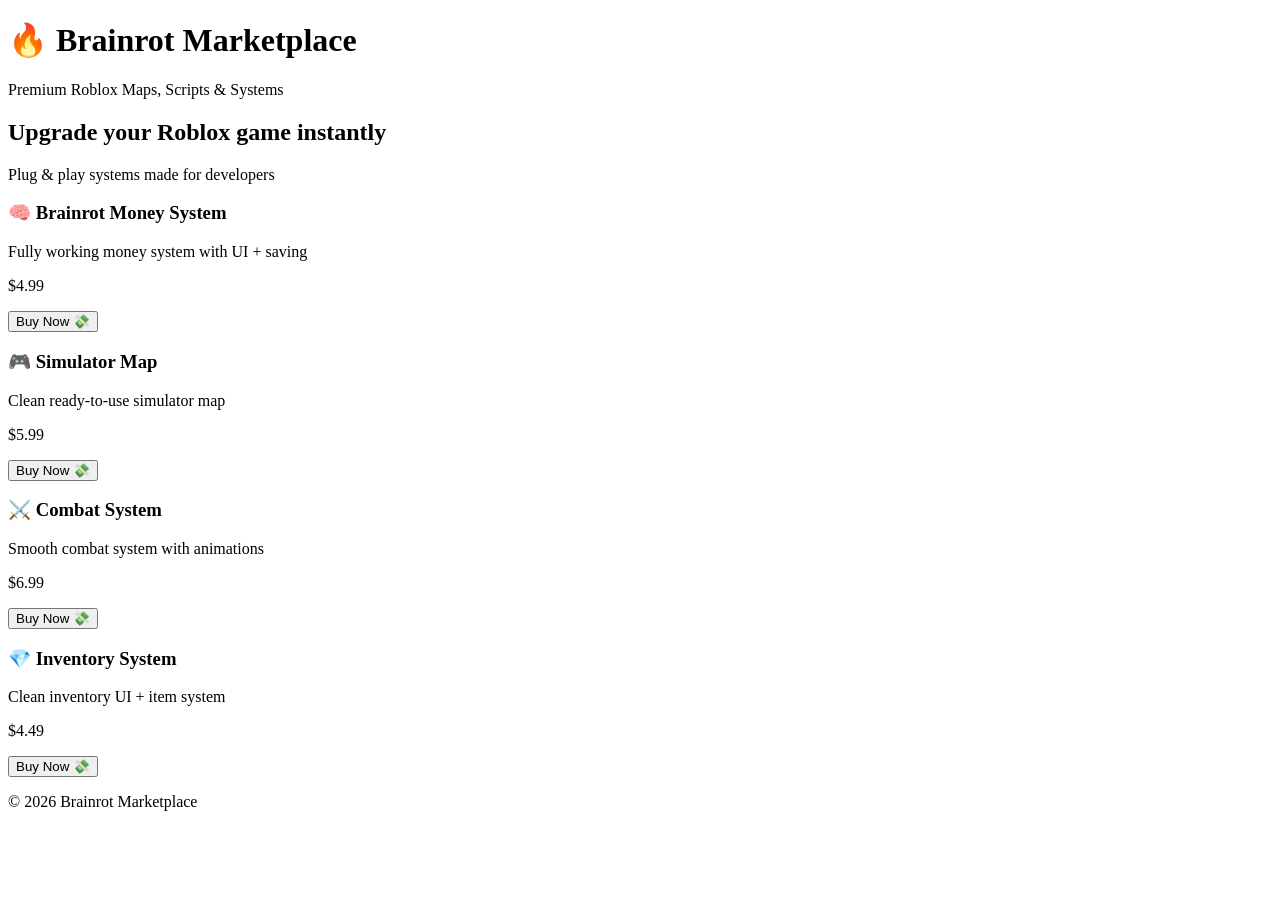
==== index.html @ 672ee017 "Create index.html" ====
<!DOCTYPE html>
<html lang="en">
<head>
  <meta charset="UTF-8" />
  <meta name="viewport" content="width=device-width, initial-scale=1.0" />
  <title>Brainrot Marketplace</title>
  <link rel="stylesheet" href="style.css">
</head>

<body>

  <!-- HEADER -->
  <header>
    <h1>🔥 Brainrot Marketplace</h1>
    <p>Premium Roblox Maps, Scripts & Systems</p>
  </header>

  <!-- HERO -->
  <section class="hero">
    <h2>Upgrade your Roblox game instantly</h2>
    <p>Plug & play systems made for developers</p>
  </section>

  <!-- PRODUCTS -->
  <section class="products">

    <div class="card">
      <h3>🧠 Brainrot Money System</h3>
      <p>Fully working money system with UI + saving</p>
      <p class="price">$4.99</p>
      <a href="YOUR_GUMROAD_LINK_1" target="_blank">
        <button>Buy Now 💸</button>
      </a>
    </div>

    <div class="card">
      <h3>🎮 Simulator Map</h3>
      <p>Clean ready-to-use simulator map</p>
      <p class="price">$5.99</p>
      <a href="YOUR_GUMROAD_LINK_2" target="_blank">
        <button>Buy Now 💸</button>
      </a>
    </div>

    <div class="card">
      <h3>⚔️ Combat System</h3>
      <p>Smooth combat system with animations</p>
      <p class="price">$6.99</p>
      <a href="YOUR_GUMROAD_LINK_3" target="_blank">
        <button>Buy Now 💸</button>
      </a>
    </div>

    <div class="card">
      <h3>💎 Inventory System</h3>
      <p>Clean inventory UI + item system</p>
      <p class="price">$4.49</p>
      <a href="YOUR_GUMROAD_LINK_4" target="_blank">
        <button>Buy Now 💸</button>
      </a>
    </div>

  </section>

  <!-- FOOTER -->
  <footer>
    <p>© 2026 Brainrot Marketplace</p>
  </footer>

</body>
</html>
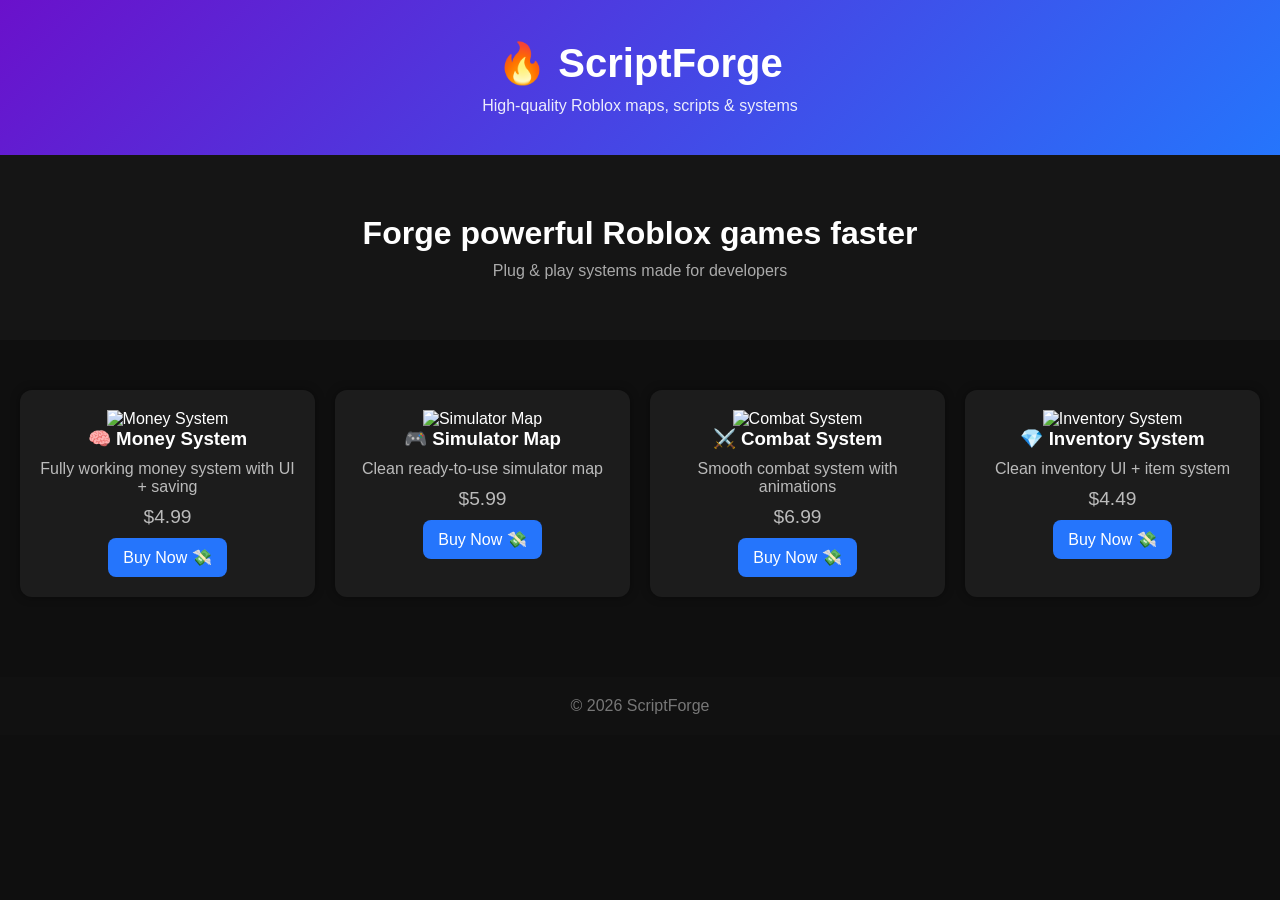
==== commit a37d8e2b: "index.html" ====
--- a/index.html
+++ b/index.html
@@ -3,29 +3,28 @@
 <head>
   <meta charset="UTF-8" />
   <meta name="viewport" content="width=device-width, initial-scale=1.0" />
-  <title>Brainrot Marketplace</title>
+  <title>ScriptForge</title>
   <link rel="stylesheet" href="style.css">
 </head>
 
 <body>
 
-  <!-- HEADER -->
   <header>
-    <h1>🔥 Brainrot Marketplace</h1>
-    <p>Premium Roblox Maps, Scripts & Systems</p>
+    <h1>🔥 ScriptForge</h1>
+    <p>High-quality Roblox maps, scripts & systems</p>
   </header>
 
-  <!-- HERO -->
   <section class="hero">
-    <h2>Upgrade your Roblox game instantly</h2>
+    <h2>Forge powerful Roblox games faster</h2>
     <p>Plug & play systems made for developers</p>
   </section>
 
-  <!-- PRODUCTS -->
   <section class="products">
 
+    <!-- PRODUCT 1 -->
     <div class="card">
-      <h3>🧠 Brainrot Money System</h3>
+      <img src="https://via.placeholder.com/300x180" alt="Money System">
+      <h3>🧠 Money System</h3>
       <p>Fully working money system with UI + saving</p>
       <p class="price">$4.99</p>
       <a href="YOUR_GUMROAD_LINK_1" target="_blank">
@@ -33,7 +32,9 @@
       </a>
     </div>
 
+    <!-- PRODUCT 2 -->
     <div class="card">
+      <img src="https://via.placeholder.com/300x180" alt="Simulator Map">
       <h3>🎮 Simulator Map</h3>
       <p>Clean ready-to-use simulator map</p>
       <p class="price">$5.99</p>
@@ -42,7 +43,9 @@
       </a>
     </div>
 
+    <!-- PRODUCT 3 -->
     <div class="card">
+      <img src="https://via.placeholder.com/300x180" alt="Combat System">
       <h3>⚔️ Combat System</h3>
       <p>Smooth combat system with animations</p>
       <p class="price">$6.99</p>
@@ -51,7 +54,9 @@
       </a>
     </div>
 
+    <!-- PRODUCT 4 -->
     <div class="card">
+      <img src="https://via.placeholder.com/300x180" alt="Inventory System">
       <h3>💎 Inventory System</h3>
       <p>Clean inventory UI + item system</p>
       <p class="price">$4.49</p>
@@ -62,9 +67,8 @@
 
   </section>
 
-  <!-- FOOTER -->
   <footer>
-    <p>© 2026 Brainrot Marketplace</p>
+    <p>© 2026 ScriptForge</p>
   </footer>
 
 </body>
--- a/style.css
+++ b/style.css
@@ -0,0 +1,104 @@
+* {
+  margin: 0;
+  padding: 0;
+  box-sizing: border-box;
+  font-family: Arial, sans-serif;
+}
+
+body {
+  background: #0f0f0f;
+  color: white;
+  text-align: center;
+}
+
+/* HEADER */
+header {
+  background: linear-gradient(135deg, #6a11cb, #2575fc);
+  padding: 40px 20px;
+}
+
+header h1 {
+  font-size: 2.5rem;
+}
+
+header p {
+  opacity: 0.9;
+  margin-top: 10px;
+}
+
+/* HERO */
+.hero {
+  padding: 60px 20px;
+  background: #151515;
+}
+
+.hero h2 {
+  font-size: 2rem;
+  margin-bottom: 10px;
+}
+
+.hero p {
+  color: #aaa;
+}
+
+/* PRODUCTS SECTION */
+.products {
+  display: grid;
+  grid-template-columns: repeat(auto-fit, minmax(220px, 1fr));
+  gap: 20px;
+  padding: 50px 20px;
+}
+
+/* PRODUCT CARD */
+.card {
+  background: #1c1c1c;
+  padding: 20px;
+  border-radius: 12px;
+  transition: 0.3s;
+  box-shadow: 0 0 10px rgba(0,0,0,0.4);
+}
+
+.card:hover {
+  transform: translateY(-5px);
+  box-shadow: 0 10px 25px rgba(0,0,0,0.6);
+}
+
+.card h3 {
+  margin-bottom: 10px;
+}
+
+.card p {
+  color: #bbb;
+  margin-bottom: 10px;
+}
+
+.price {
+  font-size: 1.2rem;
+  color: #00ff99;
+  margin-bottom: 15px;
+}
+
+/* BUTTON */
+button {
+  background: #2575fc;
+  border: none;
+  padding: 10px 15px;
+  color: white;
+  font-size: 1rem;
+  border-radius: 8px;
+  cursor: pointer;
+  transition: 0.3s;
+}
+
+button:hover {
+  background: #6a11cb;
+  transform: scale(1.05);
+}
+
+/* FOOTER */
+footer {
+  padding: 20px;
+  background: #111;
+  margin-top: 30px;
+  color: #777;
+}
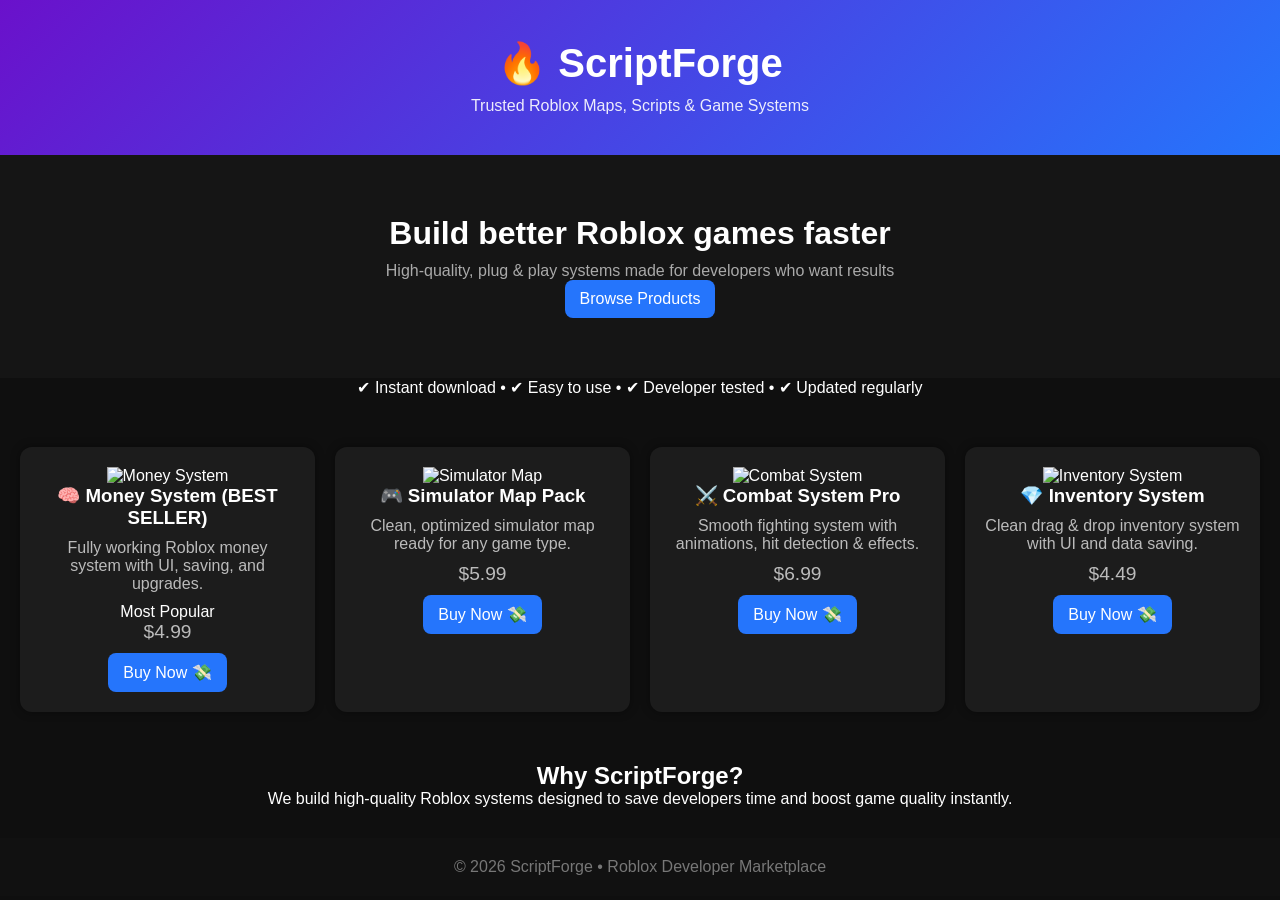
==== commit 3da8a829: "index.html" ====
--- a/index.html
+++ b/index.html
@@ -3,62 +3,70 @@
 <head>
   <meta charset="UTF-8" />
   <meta name="viewport" content="width=device-width, initial-scale=1.0" />
-  <title>ScriptForge</title>
+  <title>ScriptForge - Roblox Dev Marketplace</title>
   <link rel="stylesheet" href="style.css">
 </head>
 
 <body>
 
+  <!-- TOP BAR -->
   <header>
     <h1>🔥 ScriptForge</h1>
-    <p>High-quality Roblox maps, scripts & systems</p>
+    <p>Trusted Roblox Maps, Scripts & Game Systems</p>
   </header>
 
+  <!-- HERO -->
   <section class="hero">
-    <h2>Forge powerful Roblox games faster</h2>
-    <p>Plug & play systems made for developers</p>
+    <h2>Build better Roblox games faster</h2>
+    <p>High-quality, plug & play systems made for developers who want results</p>
+    <a href="#products">
+      <button>Browse Products</button>
+    </a>
   </section>
 
-  <section class="products">
+  <!-- TRUST STRIP -->
+  <section class="trust">
+    <p>✔ Instant download • ✔ Easy to use • ✔ Developer tested • ✔ Updated regularly</p>
+  </section>
 
-    <!-- PRODUCT 1 -->
-    <div class="card">
-      <img src="https://via.placeholder.com/300x180" alt="Money System">
-      <h3>🧠 Money System</h3>
-      <p>Fully working money system with UI + saving</p>
+  <!-- PRODUCTS -->
+  <section id="products" class="products">
+
+    <div class="card featured">
+      <img src="https://via.placeholder.com/400x200" alt="Money System">
+      <h3>🧠 Money System (BEST SELLER)</h3>
+      <p>Fully working Roblox money system with UI, saving, and upgrades.</p>
+      <span class="badge">Most Popular</span>
       <p class="price">$4.99</p>
       <a href="YOUR_GUMROAD_LINK_1" target="_blank">
         <button>Buy Now 💸</button>
       </a>
     </div>
 
-    <!-- PRODUCT 2 -->
     <div class="card">
-      <img src="https://via.placeholder.com/300x180" alt="Simulator Map">
-      <h3>🎮 Simulator Map</h3>
-      <p>Clean ready-to-use simulator map</p>
+      <img src="https://via.placeholder.com/400x200" alt="Simulator Map">
+      <h3>🎮 Simulator Map Pack</h3>
+      <p>Clean, optimized simulator map ready for any game type.</p>
       <p class="price">$5.99</p>
       <a href="YOUR_GUMROAD_LINK_2" target="_blank">
         <button>Buy Now 💸</button>
       </a>
     </div>
 
-    <!-- PRODUCT 3 -->
     <div class="card">
-      <img src="https://via.placeholder.com/300x180" alt="Combat System">
-      <h3>⚔️ Combat System</h3>
-      <p>Smooth combat system with animations</p>
+      <img src="https://via.placeholder.com/400x200" alt="Combat System">
+      <h3>⚔️ Combat System Pro</h3>
+      <p>Smooth fighting system with animations, hit detection & effects.</p>
       <p class="price">$6.99</p>
       <a href="YOUR_GUMROAD_LINK_3" target="_blank">
         <button>Buy Now 💸</button>
       </a>
     </div>
 
-    <!-- PRODUCT 4 -->
     <div class="card">
-      <img src="https://via.placeholder.com/300x180" alt="Inventory System">
+      <img src="https://via.placeholder.com/400x200" alt="Inventory System">
       <h3>💎 Inventory System</h3>
-      <p>Clean inventory UI + item system</p>
+      <p>Clean drag & drop inventory system with UI and data saving.</p>
       <p class="price">$4.49</p>
       <a href="YOUR_GUMROAD_LINK_4" target="_blank">
         <button>Buy Now 💸</button>
@@ -67,8 +75,15 @@
 
   </section>
 
+  <!-- WHY US -->
+  <section class="why">
+    <h2>Why ScriptForge?</h2>
+    <p>We build high-quality Roblox systems designed to save developers time and boost game quality instantly.</p>
+  </section>
+
+  <!-- FOOTER -->
   <footer>
-    <p>© 2026 ScriptForge</p>
+    <p>© 2026 ScriptForge • Roblox Developer Marketplace</p>
   </footer>
 
 </body>
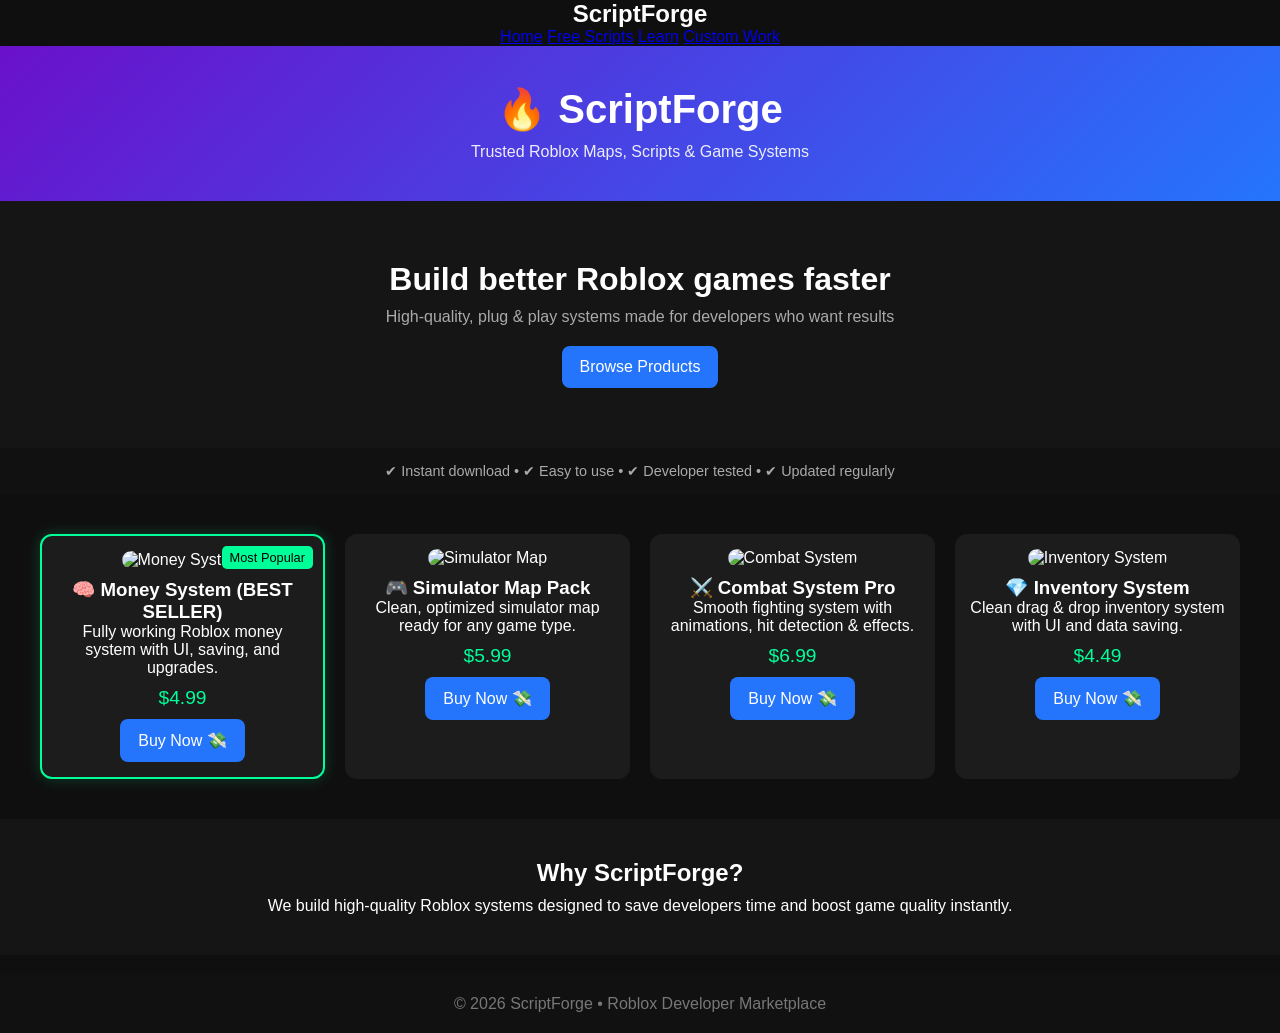
==== commit af176f67: "index.html" ====
--- a/index.html
+++ b/index.html
@@ -8,6 +8,17 @@
 </head>
 
 <body>
+
+  <!-- NAVBAR (STEP 1 ADDED) -->
+  <nav class="navbar">
+    <h2>ScriptForge</h2>
+    <div>
+      <a href="index.html">Home</a>
+      <a href="free.html">Free Scripts</a>
+      <a href="learn.html">Learn</a>
+      <a href="custom.html">Custom Work</a>
+    </div>
+  </nav>
 
   <!-- TOP BAR -->
   <header>
--- a/style.css
+++ b/style.css
@@ -39,66 +39,115 @@
 
 .hero p {
   color: #aaa;
-}
-
-/* PRODUCTS SECTION */
-.products {
-  display: grid;
-  grid-template-columns: repeat(auto-fit, minmax(220px, 1fr));
-  gap: 20px;
-  padding: 50px 20px;
-}
-
-/* PRODUCT CARD */
-.card {
-  background: #1c1c1c;
-  padding: 20px;
-  border-radius: 12px;
-  transition: 0.3s;
-  box-shadow: 0 0 10px rgba(0,0,0,0.4);
-}
-
-.card:hover {
-  transform: translateY(-5px);
-  box-shadow: 0 10px 25px rgba(0,0,0,0.6);
-}
-
-.card h3 {
-  margin-bottom: 10px;
-}
-
-.card p {
-  color: #bbb;
-  margin-bottom: 10px;
-}
-
-.price {
-  font-size: 1.2rem;
-  color: #00ff99;
-  margin-bottom: 15px;
+  margin-bottom: 20px;
 }
 
 /* BUTTON */
 button {
   background: #2575fc;
   border: none;
-  padding: 10px 15px;
+  padding: 12px 18px;
   color: white;
-  font-size: 1rem;
   border-radius: 8px;
   cursor: pointer;
   transition: 0.3s;
+  font-size: 1rem;
 }
 
 button:hover {
+  transform: scale(1.05);
   background: #6a11cb;
-  transform: scale(1.05);
+}
+
+/* TRUST BAR */
+.trust {
+  background: #111;
+  padding: 15px;
+  font-size: 0.9rem;
+  color: #aaa;
+}
+
+/* PRODUCTS GRID */
+.products {
+  display: grid;
+  grid-template-columns: repeat(auto-fit, minmax(240px, 1fr));
+  gap: 20px;
+  padding: 40px;
+}
+
+/* PRODUCT CARD */
+.card {
+  background: #1c1c1c;
+  padding: 15px;
+  border-radius: 12px;
+  transition: 0.3s;
+  position: relative;
+}
+
+.card:hover {
+  transform: translateY(-5px);
+  box-shadow: 0 10px 25px rgba(0,0,0,0.5);
+}
+
+/* PRODUCT IMAGE */
+.card img {
+  width: 100%;
+  height: 160px;
+  object-fit: cover;
+  border-radius: 10px;
+  margin-bottom: 10px;
+}
+
+/* PRICE */
+.price {
+  color: #00ff99;
+  font-size: 1.2rem;
+  margin: 10px 0;
+}
+
+/* FEATURED PRODUCT */
+.featured {
+  border: 2px solid #00ff99;
+  box-shadow: 0 0 15px rgba(0,255,153,0.2);
+}
+
+/* BADGE */
+.badge {
+  background: #00ff99;
+  color: black;
+  padding: 4px 8px;
+  border-radius: 5px;
+  font-size: 0.8rem;
+  position: absolute;
+  top: 10px;
+  right: 10px;
+}
+
+/* WHY SECTION */
+.why {
+  padding: 40px 20px;
+  background: #151515;
+}
+
+.why h2 {
+  margin-bottom: 10px;
 }
 
 /* FOOTER */
 footer {
   padding: 20px;
   background: #111;
-  margin-top: 30px;
   color: #777;
+  margin-top: 20px;
 }
+
+/* MOBILE */
+@media (max-width: 600px) {
+  header h1 {
+    font-size: 1.8rem;
+  }
+
+  .hero h2 {
+    font-size: 1.5rem;
+  }
+}
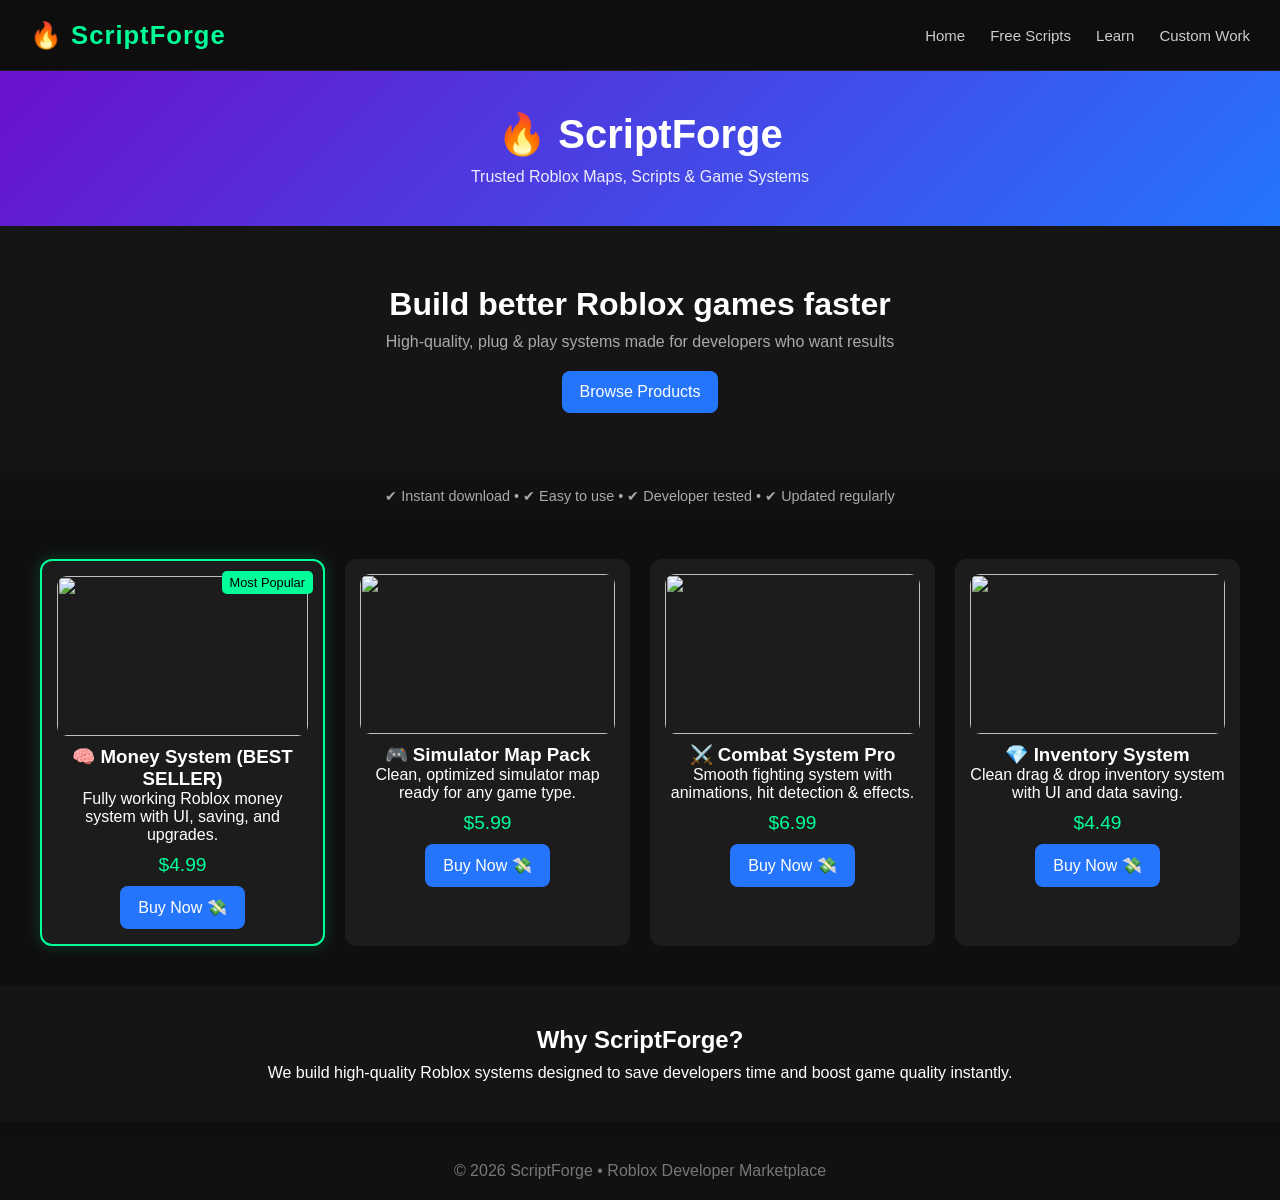
==== commit 5b4bc9c2: "Update index.html" ====
--- a/index.html
+++ b/index.html
@@ -9,9 +9,9 @@
 
 <body>
 
-  <!-- NAVBAR (STEP 1 ADDED) -->
+  <!-- NAVBAR -->
   <nav class="navbar">
-    <h2>ScriptForge</h2>
+    <h2>🔥 ScriptForge</h2>
     <div>
       <a href="index.html">Home</a>
       <a href="free.html">Free Scripts</a>
@@ -20,7 +20,7 @@
     </div>
   </nav>
 
-  <!-- TOP BAR -->
+  <!-- HEADER -->
   <header>
     <h1>🔥 ScriptForge</h1>
     <p>Trusted Roblox Maps, Scripts & Game Systems</p>
@@ -35,7 +35,7 @@
     </a>
   </section>
 
-  <!-- TRUST STRIP -->
+  <!-- TRUST -->
   <section class="trust">
     <p>✔ Instant download • ✔ Easy to use • ✔ Developer tested • ✔ Updated regularly</p>
   </section>
@@ -44,7 +44,7 @@
   <section id="products" class="products">
 
     <div class="card featured">
-      <img src="https://via.placeholder.com/400x200" alt="Money System">
+      <img src="https://via.placeholder.com/400x200">
       <h3>🧠 Money System (BEST SELLER)</h3>
       <p>Fully working Roblox money system with UI, saving, and upgrades.</p>
       <span class="badge">Most Popular</span>
@@ -55,7 +55,7 @@
     </div>
 
     <div class="card">
-      <img src="https://via.placeholder.com/400x200" alt="Simulator Map">
+      <img src="https://via.placeholder.com/400x200">
       <h3>🎮 Simulator Map Pack</h3>
       <p>Clean, optimized simulator map ready for any game type.</p>
       <p class="price">$5.99</p>
@@ -65,7 +65,7 @@
     </div>
 
     <div class="card">
-      <img src="https://via.placeholder.com/400x200" alt="Combat System">
+      <img src="https://via.placeholder.com/400x200">
       <h3>⚔️ Combat System Pro</h3>
       <p>Smooth fighting system with animations, hit detection & effects.</p>
       <p class="price">$6.99</p>
@@ -75,7 +75,7 @@
     </div>
 
     <div class="card">
-      <img src="https://via.placeholder.com/400x200" alt="Inventory System">
+      <img src="https://via.placeholder.com/400x200">
       <h3>💎 Inventory System</h3>
       <p>Clean drag & drop inventory system with UI and data saving.</p>
       <p class="price">$4.49</p>
@@ -86,7 +86,7 @@
 
   </section>
 
-  <!-- WHY US -->
+  <!-- WHY -->
   <section class="why">
     <h2>Why ScriptForge?</h2>
     <p>We build high-quality Roblox systems designed to save developers time and boost game quality instantly.</p>
@@ -97,5 +97,33 @@
     <p>© 2026 ScriptForge • Roblox Developer Marketplace</p>
   </footer>
 
+  <!-- SALES POPUP -->
+  <div id="sales-popup" class="sales-popup"></div>
+
+  <script>
+  const products = [
+    "Money System",
+    "Combat System Pro",
+    "Inventory System",
+    "Simulator Map Pack"
+  ];
+
+  function showPopup() {
+    const popup = document.getElementById("sales-popup");
+
+    const product = products[Math.floor(Math.random() * products.length)];
+    const time = Math.floor(Math.random() * 5) + 1;
+
+    popup.innerHTML = `🔥 Someone bought <strong>${product}</strong> ${time} min ago`;
+    popup.classList.add("show");
+
+    setTimeout(() => {
+      popup.classList.remove("show");
+    }, 4000);
+  }
+
+  setInterval(showPopup, Math.random() * 7000 + 8000);
+  </script>
+
 </body>
 </html>
--- a/style.css
+++ b/style.css
@@ -9,6 +9,61 @@
   background: #0f0f0f;
   color: white;
   text-align: center;
+}
+
+/* NAVBAR (UPGRADED MENU STYLE) */
+.navbar {
+  display: flex;
+  justify-content: space-between;
+  align-items: center;
+  background: rgba(15, 15, 15, 0.95);
+  backdrop-filter: blur(10px);
+  padding: 20px 30px;
+  border-bottom: 1px solid #222;
+  position: sticky;
+  top: 0;
+  z-index: 1000;
+}
+
+/* LOGO */
+.navbar h2 {
+  font-size: 1.6rem;
+  color: #00ff99;
+  letter-spacing: 1px;
+}
+
+/* MENU LINKS */
+.navbar div {
+  display: flex;
+  gap: 25px;
+}
+
+.navbar a {
+  color: #ccc;
+  text-decoration: none;
+  font-size: 15px;
+  position: relative;
+  transition: 0.3s;
+}
+
+/* HOVER EFFECT */
+.navbar a::after {
+  content: "";
+  position: absolute;
+  width: 0%;
+  height: 2px;
+  background: #00ff99;
+  left: 0;
+  bottom: -5px;
+  transition: 0.3s;
+}
+
+.navbar a:hover {
+  color: white;
+}
+
+.navbar a:hover::after {
+  width: 100%;
 }
 
 /* HEADER */
@@ -150,4 +205,9 @@
   .hero h2 {
     font-size: 1.5rem;
   }
-}
+
+  .navbar {
+    flex-direction: column;
+    gap: 10px;
+  }
+}
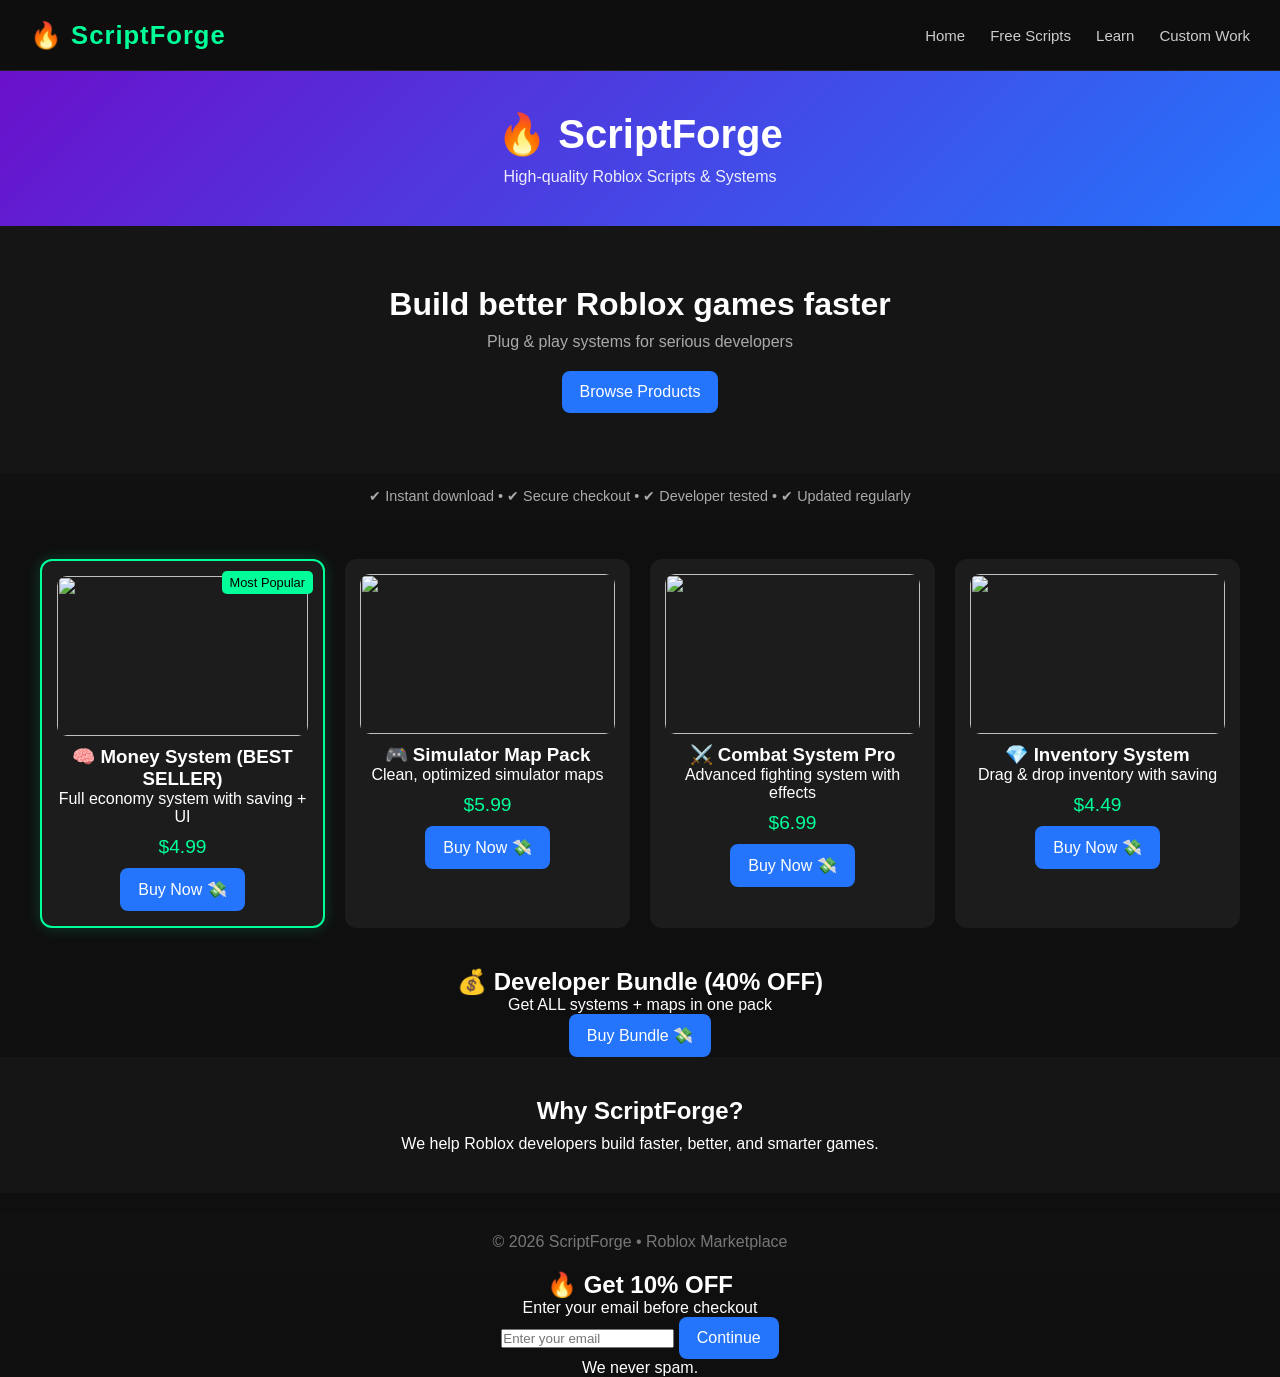
==== commit ce3f6e30: "Update index.html" ====
--- a/index.html
+++ b/index.html
@@ -3,127 +3,169 @@
 <head>
   <meta charset="UTF-8" />
   <meta name="viewport" content="width=device-width, initial-scale=1.0" />
-  <title>ScriptForge - Roblox Dev Marketplace</title>
+  <title>ScriptForge - Pro Roblox Marketplace</title>
   <link rel="stylesheet" href="style.css">
 </head>
 
 <body>
 
-  <!-- NAVBAR -->
-  <nav class="navbar">
-    <h2>🔥 ScriptForge</h2>
-    <div>
-      <a href="index.html">Home</a>
-      <a href="free.html">Free Scripts</a>
-      <a href="learn.html">Learn</a>
-      <a href="custom.html">Custom Work</a>
-    </div>
-  </nav>
+<!-- NAVBAR -->
+<nav class="navbar">
+  <h2>🔥 ScriptForge</h2>
+  <div>
+    <a href="index.html">Home</a>
+    <a href="free.html">Free Scripts</a>
+    <a href="learn.html">Learn</a>
+    <a href="custom.html">Custom Work</a>
+  </div>
+</nav>
 
-  <!-- HEADER -->
-  <header>
-    <h1>🔥 ScriptForge</h1>
-    <p>Trusted Roblox Maps, Scripts & Game Systems</p>
-  </header>
+<!-- HEADER -->
+<header>
+  <h1>🔥 ScriptForge</h1>
+  <p>High-quality Roblox Scripts & Systems</p>
+</header>
 
-  <!-- HERO -->
-  <section class="hero">
-    <h2>Build better Roblox games faster</h2>
-    <p>High-quality, plug & play systems made for developers who want results</p>
-    <a href="#products">
-      <button>Browse Products</button>
+<!-- HERO -->
+<section class="hero">
+  <h2>Build better Roblox games faster</h2>
+  <p>Plug & play systems for serious developers</p>
+  <a href="#products"><button>Browse Products</button></a>
+</section>
+
+<!-- TRUST -->
+<section class="trust">
+  <p>✔ Instant download • ✔ Secure checkout • ✔ Developer tested • ✔ Updated regularly</p>
+</section>
+
+<!-- PRODUCTS -->
+<section id="products" class="products">
+
+  <div class="card featured">
+    <img src="https://via.placeholder.com/400x200">
+    <h3>🧠 Money System (BEST SELLER)</h3>
+    <p>Full economy system with saving + UI</p>
+    <span class="badge">Most Popular</span>
+    <p class="price">$4.99</p>
+    <a href="https://gumroad.com/l/money-system" target="_blank">
+      <button>Buy Now 💸</button>
     </a>
-  </section>
+  </div>
 
-  <!-- TRUST -->
-  <section class="trust">
-    <p>✔ Instant download • ✔ Easy to use • ✔ Developer tested • ✔ Updated regularly</p>
-  </section>
+  <div class="card">
+    <img src="https://via.placeholder.com/400x200">
+    <h3>🎮 Simulator Map Pack</h3>
+    <p>Clean, optimized simulator maps</p>
+    <p class="price">$5.99</p>
+    <a href="https://gumroad.com/l/simulator-map" target="_blank">
+      <button>Buy Now 💸</button>
+    </a>
+  </div>
 
-  <!-- PRODUCTS -->
-  <section id="products" class="products">
+  <div class="card">
+    <img src="https://via.placeholder.com/400x200">
+    <h3>⚔️ Combat System Pro</h3>
+    <p>Advanced fighting system with effects</p>
+    <p class="price">$6.99</p>
+    <a href="https://gumroad.com/l/combat-system" target="_blank">
+      <button>Buy Now 💸</button>
+    </a>
+  </div>
 
-    <div class="card featured">
-      <img src="https://via.placeholder.com/400x200">
-      <h3>🧠 Money System (BEST SELLER)</h3>
-      <p>Fully working Roblox money system with UI, saving, and upgrades.</p>
-      <span class="badge">Most Popular</span>
-      <p class="price">$4.99</p>
-      <a href="YOUR_GUMROAD_LINK_1" target="_blank">
-        <button>Buy Now 💸</button>
-      </a>
-    </div>
+  <div class="card">
+    <img src="https://via.placeholder.com/400x200">
+    <h3>💎 Inventory System</h3>
+    <p>Drag & drop inventory with saving</p>
+    <p class="price">$4.49</p>
+    <a href="https://gumroad.com/l/inventory-system" target="_blank">
+      <button>Buy Now 💸</button>
+    </a>
+  </div>
 
-    <div class="card">
-      <img src="https://via.placeholder.com/400x200">
-      <h3>🎮 Simulator Map Pack</h3>
-      <p>Clean, optimized simulator map ready for any game type.</p>
-      <p class="price">$5.99</p>
-      <a href="YOUR_GUMROAD_LINK_2" target="_blank">
-        <button>Buy Now 💸</button>
-      </a>
-    </div>
+</section>
 
-    <div class="card">
-      <img src="https://via.placeholder.com/400x200">
-      <h3>⚔️ Combat System Pro</h3>
-      <p>Smooth fighting system with animations, hit detection & effects.</p>
-      <p class="price">$6.99</p>
-      <a href="YOUR_GUMROAD_LINK_3" target="_blank">
-        <button>Buy Now 💸</button>
-      </a>
-    </div>
+<!-- BUNDLE -->
+<section class="bundle">
+  <h2>💰 Developer Bundle (40% OFF)</h2>
+  <p>Get ALL systems + maps in one pack</p>
 
-    <div class="card">
-      <img src="https://via.placeholder.com/400x200">
-      <h3>💎 Inventory System</h3>
-      <p>Clean drag & drop inventory system with UI and data saving.</p>
-      <p class="price">$4.49</p>
-      <a href="YOUR_GUMROAD_LINK_4" target="_blank">
-        <button>Buy Now 💸</button>
-      </a>
-    </div>
+  <a href="https://gumroad.com/l/scriptforge-bundle" target="_blank">
+    <button>Buy Bundle 💸</button>
+  </a>
+</section>
 
-  </section>
+<!-- WHY -->
+<section class="why">
+  <h2>Why ScriptForge?</h2>
+  <p>We help Roblox developers build faster, better, and smarter games.</p>
+</section>
 
-  <!-- WHY -->
-  <section class="why">
-    <h2>Why ScriptForge?</h2>
-    <p>We build high-quality Roblox systems designed to save developers time and boost game quality instantly.</p>
-  </section>
+<!-- FOOTER -->
+<footer>
+  <p>© 2026 ScriptForge • Roblox Marketplace</p>
+</footer>
 
-  <!-- FOOTER -->
-  <footer>
-    <p>© 2026 ScriptForge • Roblox Developer Marketplace</p>
-  </footer>
+<!-- SALES POPUP -->
+<div id="sales-popup" class="sales-popup"></div>
 
-  <!-- SALES POPUP -->
-  <div id="sales-popup" class="sales-popup"></div>
+<!-- EMAIL MODAL -->
+<div id="email-modal" class="modal hidden">
+  <div class="modal-box">
+    <h2>🔥 Get 10% OFF</h2>
+    <p>Enter your email before checkout</p>
 
-  <script>
-  const products = [
-    "Money System",
-    "Combat System Pro",
-    "Inventory System",
-    "Simulator Map Pack"
-  ];
+    <input type="email" id="emailInput" placeholder="Enter your email">
 
-  function showPopup() {
-    const popup = document.getElementById("sales-popup");
+    <button onclick="saveEmail()">Continue</button>
+    <p class="small">We never spam.</p>
+  </div>
+</div>
 
-    const product = products[Math.floor(Math.random() * products.length)];
-    const time = Math.floor(Math.random() * 5) + 1;
+<!-- SCRIPT -->
+<script>
+const products = [
+  "Money System",
+  "Combat System Pro",
+  "Inventory System",
+  "Simulator Map Pack",
+  "Developer Bundle"
+];
 
-    popup.innerHTML = `🔥 Someone bought <strong>${product}</strong> ${time} min ago`;
-    popup.classList.add("show");
+// FAKE SALES POPUP
+function showPopup() {
+  const popup = document.getElementById("sales-popup");
 
-    setTimeout(() => {
-      popup.classList.remove("show");
-    }, 4000);
+  const product = products[Math.floor(Math.random() * products.length)];
+  const time = Math.floor(Math.random() * 5) + 1;
+
+  popup.innerHTML = `🔥 Someone bought <strong>${product}</strong> ${time} min ago`;
+  popup.classList.add("show");
+
+  setTimeout(() => popup.classList.remove("show"), 4000);
+}
+
+setInterval(showPopup, Math.random() * 7000 + 8000);
+
+// EMAIL POPUP
+setTimeout(() => {
+  document.getElementById("email-modal").classList.remove("hidden");
+}, 5000);
+
+function saveEmail() {
+  const email = document.getElementById("emailInput").value;
+
+  if (!email.includes("@")) {
+    alert("Enter a valid email");
+    return;
   }
 
-  setInterval(showPopup, Math.random() * 7000 + 8000);
-  </script>
+  localStorage.setItem("email", email);
+
+  document.getElementById("email-modal").classList.add("hidden");
+
+  alert("10% discount unlocked!");
+}
+</script>
 
 </body>
 </html>
--- a/style.css
+++ b/style.css
@@ -211,3 +211,24 @@
     gap: 10px;
   }
 }
+.sales-popup {
+  position: fixed;
+  bottom: 20px;
+  left: 20px;
+  background: #1c1c1c;
+  border: 1px solid #00ff99;
+  padding: 12px 18px;
+  border-radius: 10px;
+  font-size: 14px;
+  color: white;
+  opacity: 0;
+  transform: translateY(20px);
+  transition: 0.4s;
+  z-index: 999;
+  box-shadow: 0 0 15px rgba(0,255,153,0.2);
+}
+
+.sales-popup.show {
+  opacity: 1;
+  transform: translateY(0);
+}
